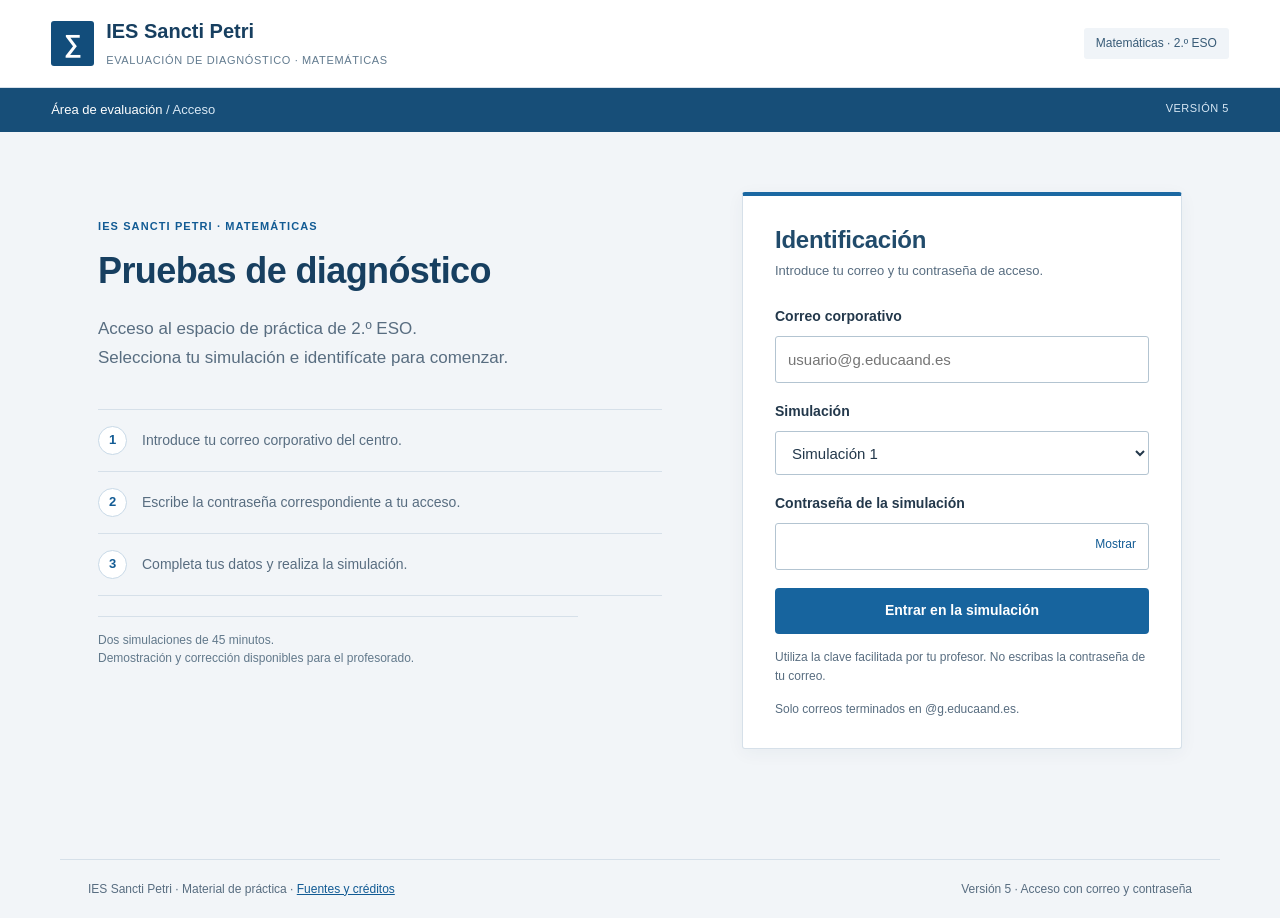
==== index.html @ bc9a2ebb "Add files via upload" ====
<!doctype html><html lang="es"><head><meta charset="utf-8"><meta name="viewport" content="width=device-width,initial-scale=1"><meta name="theme-color" content="#174e78"><meta name="referrer" content="strict-origin-when-cross-origin"><meta name="application-name" content="Diagnóstico Sancti Petri v5"><title>Acceso · Diagnóstico · v5</title><link rel="stylesheet" href="style.css?v=5.0"><script src="config.js?v=5.0" defer></script><script src="acceso.js?v=5.0" defer></script></head><body data-exam="inicio"><header class="topbar"><a class="brand" href="index.html"><span class="mark" aria-hidden="true">∑</span><span><strong>IES Sancti Petri</strong><small>Evaluación de diagnóstico · Matemáticas</small></span></a><span class="badge" id="school">2.º ESO</span></header><nav class="sectionbar" aria-label="Ubicación"><div>Área de evaluación <span> / Acceso</span></div><span class="release-label">VERSIÓN 5</span></nav><div id="session-bar" hidden></div><div id="app"><main class="login-layout"><section class="login-intro"><p class="eyebrow">IES Sancti Petri · Matemáticas</p><h1>Pruebas de diagnóstico</h1><p class="lede">Acceso al espacio de práctica de 2.º ESO.<br>Selecciona tu simulación e identifícate para comenzar.</p><ol class="login-steps"><li><b>1</b><span>Introduce tu correo corporativo del centro.</span></li><li><b>2</b><span>Escribe la contraseña correspondiente a tu acceso.</span></li><li><b>3</b><span>Completa tus datos y realiza la simulación.</span></li></ol><p class="auth-panel-note">Dos simulaciones de 45 minutos.<br>Demostración y corrección disponibles para el profesorado.</p></section><section class="start-card login-card"><h2>Identificación</h2><p class="intro">Introduce tu correo y tu contraseña de acceso.</p><form id="access-form" onsubmit="return false"><label for="access-email">Correo corporativo</label><input id="access-email" type="email" required maxlength="160" autocomplete="username" inputmode="email" placeholder="usuario@g.educaand.es" aria-describedby="email-help"><div id="student-fields"><label for="access-exam">Simulación</label><select id="access-exam"><option value="1">Simulación 1</option><option value="2">Simulación 2</option></select></div><p id="role-note" class="role-note" hidden>Acceso del profesorado</p><label for="access-password" id="password-label">Contraseña de la simulación</label><div class="password-wrap"><input id="access-password" type="password" required maxlength="128" autocomplete="current-password" aria-describedby="password-help"><button type="button" id="show-password" aria-label="Mostrar contraseña" aria-pressed="false">Mostrar</button></div><button class="btn full" id="access-submit" type="submit" disabled>Entrar</button><p class="login-help" id="password-help">Utiliza la clave facilitada por tu profesor. No escribas la contraseña de tu correo.</p><div id="login-error" class="login-error" role="status">Cargando el sistema de acceso… Si este mensaje permanece, comprueba que se ha subido acceso.js.</div><p class="login-help" id="email-help">Solo correos terminados en @g.educaand.es.</p></form></section></main></div><footer class="footer"><span>IES Sancti Petri · Material de práctica · <a href="fuentes.html">Fuentes y créditos</a></span><span>Versión 5 · Acceso con correo y contraseña</span></footer><noscript>Activa JavaScript para utilizar el acceso. Las preguntas no se cargan sin autorización.</noscript></body></html>
---- style.css ----
:root{--ink:#173656;--muted:#596b7c;--green:#165b95;--accent:#d9eaf7;--paper:#fff;--bg:#f2f5f8;--line:#d8e1e9;--gold:#b88424;--shadow:0 12px 45px #16365310}*{box-sizing:border-box}body{margin:0;background:var(--bg);color:var(--ink);font:16px/1.55 system-ui,-apple-system,BlinkMacSystemFont,"Segoe UI",sans-serif}button,input,select{font:inherit}button,a,input,select{-webkit-tap-highlight-color:transparent}button{cursor:pointer}button:disabled{cursor:default;opacity:.55}a{color:var(--green)}button:focus-visible,a:focus-visible,input:focus-visible,select:focus-visible{outline:3px solid #2d86c5;outline-offset:3px}.hidden,[hidden]{display:none!important}.topbar{height:80px;display:flex;align-items:center;justify-content:space-between;padding:0 4%;border-bottom:1px solid var(--line);background:#fff;gap:16px}.brand{display:flex;align-items:center;gap:12px;text-decoration:none;color:var(--ink)}.mark{height:40px;width:40px;display:grid;place-items:center;background:var(--ink);color:#fff;border-radius:12px;font-size:24px;font-weight:700}.brand strong{font-size:16px;display:block}.brand small{font-size:11px;letter-spacing:1.2px;color:var(--muted);text-transform:uppercase}.badge{font-size:12px;padding:6px 12px;border:1px solid var(--line);border-radius:30px;color:var(--muted)}.wrap{max-width:1160px;margin:0 auto;padding:50px 28px}.eyebrow{font-size:12px;font-weight:750;letter-spacing:2px;text-transform:uppercase;color:var(--green);margin:0 0 14px}h1{font-family:Georgia,serif;font-size:clamp(38px,5vw,62px);font-weight:500;line-height:1.07;letter-spacing:-1.8px;margin:0 0 22px}h2{font-size:26px;line-height:1.3;letter-spacing:-.6px;margin:0 0 20px}p{margin:0 0 16px}.lede{color:var(--muted);font-size:18px;max-width:540px}.hero{display:grid;grid-template-columns:1.1fr 1fr;align-items:start;gap:70px;margin-top:32px}.start-card{background:#fff;padding:32px;border:1px solid var(--line);border-radius:24px;box-shadow:var(--shadow)}.start-card label{display:block;font-size:14px;font-weight:650;margin:0 0 8px}.start-card input,.start-card select{width:100%;padding:13px 15px;border:1px solid #b6c5d2;border-radius:10px;color:var(--ink);background:#fff;margin-bottom:20px}.facts{display:flex;gap:10px;flex-wrap:wrap;margin:24px 0}.pill{padding:8px 14px;border-radius:8px;background:#e5edf5;font-size:13px;font-weight:650}.instructions{padding-left:20px;color:var(--muted);font-size:15px}.instructions li{margin:10px 0}.btn{display:inline-flex;align-items:center;justify-content:center;gap:8px;text-decoration:none;border:0;border-radius:10px;padding:13px 20px;font-size:14px;font-weight:700;background:var(--green);color:#fff;min-height:46px}.btn:hover{background:#104b7c}.btn.secondary{color:var(--ink);background:#eaf0f6}.btn.secondary:hover{background:#dae5ee}.btn.light{color:var(--ink);background:#fff;border:1px solid var(--line)}.btn.full{width:100%}.btn.danger{background:#923b35}.notice{background:#fff5d9;border:1px solid #e6d5a9;border-radius:12px;padding:13px 18px;font-size:14px;margin-bottom:24px}.notice.error{background:#fff0ee;border-color:#e2b2ac;color:#883c35}.muted{color:var(--muted)}.small{font-size:13px}.mini-graphic{display:flex;gap:8px;align-items:end;height:85px;margin-top:28px}.mini-graphic span{display:block;width:34px;border-radius:5px;background:#c7dabd}.mini-graphic span:nth-child(2){background:#729c7d}.mini-graphic span:nth-child(3){background:#365d48}.mini-graphic span:nth-child(4){background:#d9eaf7}.home-cards{display:grid;grid-template-columns:1fr 1fr;gap:24px;margin-top:42px}.home-card{background:#fff;border:1px solid var(--line);border-radius:22px;padding:30px;text-decoration:none;color:var(--ink)}.home-card:hover{border-color:var(--green);transform:translateY(-2px)}.home-card .number{font:54px Georgia;color:#6586a4;display:block;margin-bottom:15px}.home-card h2{margin-bottom:8px}.home-card p{font-size:15px;color:var(--muted)}.exam-toolbar{display:flex;justify-content:space-between;align-items:center;padding:18px 3%;gap:15px}.identity{font-size:13px;color:var(--muted)}.identity b{color:var(--ink)}.timer{font-variant-numeric:tabular-nums;font-weight:750;letter-spacing:.8px;border:1px solid var(--line);background:#fff;padding:9px 16px;border-radius:10px}.timer.urgent{background:#fff0d2;color:#815411}.exam-grid{display:grid;grid-template-columns:minmax(0,1.1fr) minmax(360px,1fr);gap:22px;padding:0 3% 22px;max-width:1680px;margin:auto}.stimulus{background:#fff;border:1px solid var(--line);border-radius:19px;overflow:hidden;min-width:0;align-self:start}.stimulus-head{display:flex;align-items:center;justify-content:space-between;gap:12px;padding:16px 20px;border-bottom:1px solid var(--line)}.stimulus-head h2{font-size:17px;letter-spacing:0;margin:0}.zoom{background:#eef4fa;border:0;padding:8px 12px;border-radius:8px;color:var(--ink);font-size:12px;white-space:nowrap}.image-scroll{max-height:calc(100vh - 290px);overflow:auto;background:#f9f6ed;min-height:280px}.image-scroll img{width:100%;height:auto;display:block}.stimulus-caption{font-size:12px;color:var(--muted);padding:12px 20px;margin:0}.question-panel{background:#fff;border:1px solid var(--line);border-radius:19px;padding:27px 30px;align-self:start;min-height:500px;box-shadow:var(--shadow)}.question-meta{display:flex;justify-content:space-between;gap:10px;margin-bottom:22px;font-size:12px;font-weight:650;color:var(--muted)}.question-meta span:first-child{color:var(--green);letter-spacing:1px;text-transform:uppercase}.question-title{font-size:21px;font-weight:650;line-height:1.5;letter-spacing:-.35px;margin:0 0 20px}.answer-help{font-size:12px;color:var(--muted);margin-bottom:16px}.options{display:grid;gap:10px}.option{display:flex;align-items:center;gap:13px;border:1px solid #d3dfe9;border-radius:12px;padding:13px 15px;cursor:pointer;font-size:15px}.option:hover{background:#f3f7fb}.option:has(input:checked){background:#e8f2fb;border:2px solid var(--green);padding:12px 14px}.option input{accent-color:var(--green);width:18px;height:18px;flex:none}.option .letter{font-size:12px;font-weight:750;color:var(--muted)}.field-row{display:block;margin-bottom:18px}.field-row span{display:block;font-size:14px;font-weight:650;margin-bottom:7px}.field-row input,.field-row select{width:100%;border:1px solid #bbcbd8;border-radius:10px;padding:12px;color:var(--ink);background:#fff;min-height:49px}.question-actions{display:flex;justify-content:space-between;gap:8px;margin-top:26px;border-top:1px solid var(--line);padding-top:20px;flex-wrap:wrap}.text-button{border:0;background:none;color:var(--muted);font-size:12px;text-decoration:underline;padding:9px 0}.save-label{font-size:11px;color:var(--muted);margin:14px 0 0}.question-map{padding:0 3% 25px;max-width:1680px;margin:auto}.map-heading{display:flex;justify-content:space-between;font-size:12px;color:var(--muted);margin-bottom:10px}.map-buttons{display:flex;gap:7px;flex-wrap:wrap}.map-buttons button{border:1px solid #c3d3df;background:white;color:var(--ink);border-radius:7px;width:36px;height:36px;position:relative;font-size:12px}.map-buttons button.answered{background:#d9eaf7}.map-buttons button.partial{background:linear-gradient(135deg,#d9eaf7 50%,white 50%)}.map-buttons button.current{outline:2px solid var(--green);outline-offset:2px;font-weight:800}.map-buttons button.flagged:after{content:'•';color:#91671b;position:absolute;top:-8px;right:0;font-size:24px}.map-buttons .submit-map{width:auto;padding:0 16px;background:var(--green);color:white;margin-left:auto}.footer{max-width:1160px;margin:40px auto 20px;padding:0 28px;color:var(--muted);font-size:12px}.dialog{border:1px solid var(--line);border-radius:20px;padding:30px;max-width:560px;width:calc(100% - 32px);color:var(--ink);box-shadow:0 25px 90px #0003}.dialog::backdrop{background:#122e4899}.dialog h2{margin-top:0}.dialog-actions{display:flex;gap:12px;margin-top:24px;justify-content:end;flex-wrap:wrap}.zoom-dialog{max-width:1000px;height:90vh;padding:15px}.zoom-dialog img{width:100%;height:auto}.zoom-close{position:sticky;top:0;display:block;margin-left:auto;z-index:2}.finish-card{max-width:660px;background:white;border:1px solid var(--line);border-radius:24px;padding:36px;margin:30px auto}.finish-symbol{font-size:36px;background:#e8f2fb;width:70px;height:70px;border-radius:50%;display:grid;place-items:center;margin-bottom:25px}.receipt{font:12px monospace;background:#edf2f7;padding:12px;border-radius:8px;overflow-wrap:anywhere;margin:20px 0}.button-row{display:flex;gap:10px;flex-wrap:wrap}.offline{position:fixed;bottom:12px;left:50%;transform:translateX(-50%);z-index:8;background:#734816;color:white;border-radius:30px;padding:10px 22px;font-size:13px;box-shadow:var(--shadow)}@media(min-width:1700px){.image-scroll{max-height:calc(100vh - 310px)}}@media(max-width:900px){.hero{gap:30px;grid-template-columns:1fr 1fr}.exam-grid{gap:12px;grid-template-columns:1fr 1fr}.question-panel{padding:22px}.question-title{font-size:19px}.topbar{height:70px}.identity{max-width:65%}}@media(max-width:680px){.hero{grid-template-columns:1fr;margin-top:0;gap:25px}.wrap{padding:28px 18px}.home-cards{grid-template-columns:1fr}.topbar{padding:12px 18px}.brand small{font-size:9px}.exam-grid{grid-template-columns:1fr;padding:0 12px 16px}.image-scroll{max-height:340px;min-height:150px}.question-panel{min-height:0}.exam-toolbar{padding:12px}.stimulus-caption{display:none}.question-map{padding:0 16px 22px}.map-buttons .submit-map{margin-left:0}.badge{display:none}.finish-card{padding:24px}.question-title{font-size:19px}.timer{padding:7px 10px}.footer{margin-top:22px}.start-card{padding:24px}}
/* Materiales originales: imagen de bloque y selección de una o dos opciones. */
.teacher-tabs{display:flex;justify-content:space-between;align-items:center;gap:16px;padding:15px 3%;border-bottom:1px solid var(--line);background:white}.teacher-tabs>div{display:flex;gap:10px}.correction-toolbar{display:flex;align-items:center;flex-wrap:wrap;gap:14px;padding:18px 3%;background:#e6eef6}.correction-toolbar label{font-weight:700}.correction-toolbar select{padding:11px;border:1px solid #b0c5d7;border-radius:8px;color:var(--ink);background:white}.correction-toolbar span{font-size:13px;color:var(--muted)}.math-help{white-space:pre-line;background:#edf3f9;border-left:4px solid #3b729d;padding:13px 16px;margin:0 0 18px;font-size:16px;line-height:1.7}.option{position:relative;cursor:pointer}.option input{position:static!important;opacity:1!important;appearance:auto!important;flex:0 0 auto;width:18px;height:18px;accent-color:#165b95;margin:3px 1px 0 0}.option-text{white-space:pre-line;line-height:1.55}.option-chart{display:block;width:100%;min-width:0}.chart-options{display:grid;grid-template-columns:1fr 1fr;gap:10px}.chart-options .option{display:grid;grid-template-columns:18px 25px 1fr;gap:8px;margin:0;padding:10px}.chart-options .option-chart{grid-column:1/-1}.chart-options .correct-mark{position:absolute;right:8px;top:8px}.option-table{border-collapse:collapse;width:100%;font-size:13px;line-height:1.3}.option-table th,.option-table td{padding:7px 6px;border:1px solid #c3d1c4;text-align:center}.option-table th{background:#eaf0f6;font-weight:600}.option:has(.option-table){padding:12px;gap:7px;align-items:center}.option:has(.option-table) .letter{min-width:21px;width:21px}.answer-tools{display:flex;justify-content:space-between;gap:15px}.solution-option{background:#e3f3df!important;border:2px solid #65945c!important}.correct-mark{margin-left:auto;font-weight:800;color:#286630}.solution-box{background:#e9f3e4;border:1px solid #adc7a2;border-radius:12px;padding:20px;margin-top:16px}.solution-box h3{margin:0 0 12px;font-size:19px}.solution-box details{margin-top:14px;background:#fff8e6;padding:13px;border-radius:8px;font-size:14px}.solution-box summary{font-weight:650;cursor:pointer}.solution-box details p{margin:12px 0 0}.image-dialog{max-width:96vw;width:1400px;height:94vh;border:0;border-radius:14px;padding:0;color:var(--ink)}.image-dialog::backdrop{background:#163853bb}.zoom-bar{display:flex;flex-wrap:wrap;gap:15px;align-items:center;justify-content:space-between;position:sticky;top:0;background:white;padding:12px 20px;border-bottom:1px solid #d2dfcf}.zoom-bar label{display:flex;gap:10px;align-items:center;font-size:13px}.zoom-body{height:calc(100% - 76px);overflow:auto;background:#eaf0f5;text-align:center;padding:16px}.zoom-body img{height:auto;max-width:none;vertical-align:top}.toast{position:fixed;left:50%;bottom:24px;transform:translateX(-50%);z-index:100;background:#173656;color:white;padding:16px 24px;border-radius:12px;box-shadow:0 10px 30px #0003;max-width:90vw}.image-scroll{max-height:calc(100vh - 255px)}body[data-exam=prueba] .image-scroll{max-height:calc(100vh - 320px)}.question-title{font-size:21px}.answer-help{font-weight:650}#selection-count{display:inline-block;margin-left:8px;font-size:12px;color:var(--muted);font-weight:400}.stimulus{position:sticky;top:16px}.option:has(input:disabled){cursor:default;opacity:1}.option input:disabled{opacity:.5!important}@media(min-width:1300px){body[data-exam=prueba] .question-title{font-size:23px}body[data-exam=prueba] .option{font-size:18px}.exam-grid{grid-template-columns:minmax(0,1fr) minmax(440px,1fr)}}@media(max-width:900px){.chart-options{grid-template-columns:1fr}.option-table{font-size:12px}.exam-grid{grid-template-columns:minmax(0,1fr) minmax(340px,1fr)}}@media(max-width:680px){.exam-grid{grid-template-columns:1fr}.stimulus{position:static}.image-scroll,body[data-exam=prueba] .image-scroll{max-height:420px}.teacher-tabs{padding:12px;gap:8px}.teacher-tabs .btn{padding:10px}.correction-toolbar{padding:15px}.chart-options{grid-template-columns:1fr 1fr}.math-help{font-size:14px}.zoom-bar strong{width:100%}.zoom-body{height:calc(100% - 115px)}}

.scoring-rule{width:100%;font-size:14px}.scoring-rule summary{cursor:pointer;font-weight:650}.scoring-rule p{padding:12px;background:#fff;border-radius:8px;margin:12px 0 0}
/* Identidad del centro: interfaz institucional, sin logotipos oficiales. */
:root{--ink:#23384b;--muted:#586d80;--green:#125b94;--accent:#e8f1fa;--bg:#f2f5f8;--line:#d6e0e9;--shadow:0 3px 14px #173f6010}
body{font-family:Arial,"Helvetica Neue",sans-serif;font-size:15px;line-height:1.55}h1{font-family:inherit;font-size:clamp(28px,4vw,40px);font-weight:650;letter-spacing:-.6px;line-height:1.2}h2{font-size:23px;letter-spacing:-.25px}.topbar{height:86px;border-top:5px solid var(--green);padding:0 4%;border-bottom:0}.brand strong{font-size:20px;font-weight:650}.brand small{letter-spacing:.7px;font-size:11px;color:#526b80;margin-top:3px}.mark{border-radius:2px;background:var(--green);color:white;width:43px;height:45px}.badge{border-radius:3px;background:#f0f4f8;color:#385b77;border:0}.sectionbar{background:#e8eff6;border-top:1px solid var(--line);border-bottom:1px solid var(--line);padding:10px 4%;font-size:13px;color:#244d70}.sectionbar span{color:#597185}.btn,.start-card,.finish-card,.home-card,.question-panel,.stimulus,.dialog,.notice,.option,.pill,.timer,.solution-box,.math-help,.receipt,.map-buttons button{border-radius:4px}.btn{min-height:44px;font-weight:600;padding:11px 20px}.btn:hover{background:#0d4877}.btn.light:hover,.btn.secondary:hover{background:#e8f1fa}.start-card,.finish-card,.home-card{box-shadow:var(--shadow)}.start-card input,.start-card select,.field-row input,.field-row select{border-radius:3px;padding:11px 12px;border-color:#b3c4d1}.start-card input:focus,.start-card select:focus{border-color:var(--green)}.eyebrow{letter-spacing:1.1px;font-size:11px}.pill{background:#e6eef6;padding:7px 12px}.option:has(input:checked){background:#eaf3fb}.question-panel{box-shadow:none;border-top:3px solid var(--green)}.stimulus-head{background:#f4f7fb}.question-meta{padding-bottom:13px;border-bottom:1px solid var(--line)}.teacher-tabs{border-bottom:1px solid var(--line)}.correction-toolbar{background:#edf2f8}.solution-box{background:#edf7ee}.footer{border-top:1px solid var(--line);padding-top:20px}.session-bar{display:flex;gap:15px;justify-content:space-between;align-items:center;padding:10px 4%;background:#fff;border-bottom:1px solid var(--line);font-size:13px}.session-bar>div{display:flex;align-items:center;gap:14px;flex-wrap:wrap}.session-bar .btn{font-size:12px;min-height:32px;padding:5px 12px}.session-email{overflow-wrap:anywhere}.login-layout{max-width:1080px;margin:0 auto;padding:56px 28px;display:grid;grid-template-columns:1fr 440px;gap:75px;align-items:start}.login-intro{padding-top:22px}.login-intro p{max-width:480px}.login-intro h1{font-size:39px}.login-steps{padding:0;list-style:none;margin-top:36px;border-top:1px solid var(--line)}.login-steps li{padding:16px 0;border-bottom:1px solid var(--line);display:flex;gap:15px;align-items:center;color:var(--muted);font-size:14px}.login-steps b{font-size:17px;color:var(--green);font-weight:500}.login-card{border-top:4px solid var(--green);padding:28px 32px}.login-card h2{margin-bottom:6px;font-size:24px}.login-card .intro{font-size:13px;color:var(--muted);margin-bottom:25px}.login-card input,.login-card select{margin-bottom:18px;min-height:44px}.password-wrap{display:flex;position:relative}.password-wrap input{padding-right:65px}.password-wrap button{position:absolute;right:8px;top:7px;border:0;background:#fff;color:var(--green);padding:5px;font-size:12px}.login-help{font-size:12px;color:var(--muted);margin:14px 0 0}.login-error{font-size:13px;color:#842622;background:#fff0ef;border-left:3px solid #b34239;padding:12px;margin:16px 0 0}.login-success{color:#164f7a;background:#edf7ee}.login-card #google-login{background:#fff;color:#233d54;border:1px solid #adc1d0}.login-card #google-login:hover{background:#eef4f9}.auth-loading{padding:50px;text-align:center;color:var(--muted)}.dashboard{max-width:1080px;margin:0 auto;padding:45px 28px}.dashboard-heading{display:flex;gap:20px;align-items:center;justify-content:space-between}.dashboard .home-cards{margin-top:26px}.dashboard .home-card{padding:26px;transform:none}.dashboard h2{margin:0 0 9px}.password-value{font:700 28px/1.5 ui-monospace,monospace;letter-spacing:3px;color:#134f7c;background:#edf3f9;border:1px solid var(--line);padding:15px 20px;margin:20px 0;display:block;user-select:all}.dashboard-note{font-size:13px;color:var(--muted)}.dashboard-demo{display:flex;gap:25px;align-items:center;justify-content:space-between;margin:28px 0;background:#fff;border:1px solid var(--line);padding:26px}.dashboard-demo p{margin:0;color:var(--muted);font-size:14px}.preview-banner{background:#fff4d6;border-bottom:1px solid #dfcc91;padding:10px 4%;font-size:13px;color:#694f0e}.preview-banner strong{margin-right:12px}.preview-banner button{border:1px solid #b99d4a;border-radius:3px;background:white;color:#634c0f;padding:4px 9px;font-size:12px;margin-left:10px}.login-error:empty{display:none}.session-role{background:#e7f0f8;color:#134f7c;padding:3px 8px;border-radius:3px;font-size:11px;font-weight:700}.teacher-passwords{border:1px solid var(--line);background:#f6f9fc;margin:15px 3%;padding:15px}.teacher-passwords summary{cursor:pointer;font-weight:600;color:var(--green)}.teacher-passwords .inline-keys{display:flex;gap:30px;padding-top:15px;flex-wrap:wrap}.teacher-passwords code{font-size:18px;letter-spacing:2px;color:#134f7c}.auth-panel-note{border-top:1px solid var(--line);padding-top:14px;margin-top:20px;font-size:12px;color:var(--muted)}@media(max-width:850px){.login-layout{grid-template-columns:1fr 1fr;gap:30px;padding:35px 22px}.login-intro h1{font-size:30px}.login-card{padding:24px}.brand strong{font-size:17px}}@media(max-width:650px){.login-layout{grid-template-columns:1fr;gap:24px;padding:24px 16px}.login-intro{padding-top:0}.login-intro h1{font-size:27px;margin-bottom:12px}.login-steps{display:none}.login-intro .lede{font-size:16px;margin-bottom:0}.login-card{padding:24px}.topbar{height:76px;padding:10px 16px}.brand strong{font-size:15px}.brand small{font-size:10px}.sectionbar{padding:8px 16px}.session-bar{flex-wrap:wrap;padding:10px 16px}.dashboard{padding:26px 16px}.dashboard-heading,.dashboard-demo{align-items:start;flex-direction:column}.dashboard h1{font-size:28px}}

/* Versión 5 · área educativa institucional en azul */
.topbar{border-top:0;height:88px;background:#fff;border-bottom:1px solid #d7e1eb}.mark{background:#124d7b;border-radius:3px;font-size:25px}.brand strong{color:#173f60;font-weight:700}.brand small{color:#627b8f;letter-spacing:.65px}.sectionbar{background:#174e78;color:white;padding:12px 4%;border:0;font-size:13px}.sectionbar span{color:#d8e8f5}.release-label{font-size:11px;letter-spacing:.5px;white-space:nowrap}.sectionbar{display:flex;justify-content:space-between;gap:16px}.login-layout{max-width:1140px;grid-template-columns:1fr 440px;gap:80px;padding-top:60px;padding-bottom:70px}.login-intro{padding-top:26px}.login-intro h1{font-size:36px;line-height:1.22;letter-spacing:-.6px;color:#173f60;max-width:480px}.login-intro .lede{font-size:17px;line-height:1.7}.login-card{border-top:4px solid #1b68a2;border-radius:3px;box-shadow:0 4px 18px #1a3e5e0c}.login-card h2{color:#214b6b}.role-note{padding:10px 13px;background:#eaf3fb;border:1px solid #cfdfed;color:#214f72;font-size:13px;margin-bottom:18px;border-radius:3px}.login-steps b{font-weight:700;font-size:13px;display:grid;place-items:center;border:1px solid #c8d9e7;border-radius:50%;width:29px;height:29px;background:white;flex:none}.login-card input:focus,.login-card select:focus{outline:2px solid #bed8ef;outline-offset:0;border-color:#337aae}.login-card .btn.full{background:#17649e;min-height:46px}.login-card .btn.full:hover{background:#104d7c}.login-card input:disabled,.login-card select:disabled{background:#f2f5f8;color:#4d6172}.dashboard h1{font-size:32px;color:#193e5f}.home-card{border-top:3px solid #286a9b}.home-card .password-value{border-left:3px solid #4b86b5;background:#f0f5fa}.teacher-tabs .btn:not(.light){background:#175e94}.footer{font-size:12px;display:flex;justify-content:space-between;gap:20px;flex-wrap:wrap}.login-error{background:#fff1ef;color:#8e3129}.login-help{line-height:1.6}.session-bar{background:#fbfcfe}.teacher-passwords{background:#edf4fb}.question-map{margin-top:5px}.question-map button.answered{background:#dcebf7;color:#194c72}.question-map button.partial{background:linear-gradient(135deg,#dcebf7 50%,white 50%)}.initial-access[disabled]{opacity:.6}.auth-panel-note{color:#62798b}.blue-note{background:#eef5fb;border-left:3px solid #3379ad;padding:15px;font-size:14px}.password-wrap button:focus-visible{outline:2px solid #17649e}.teacher-tabs .btn.light[aria-pressed=false]{border-color:#c8d8e5}@media(max-width:850px){.login-layout{gap:30px;grid-template-columns:1fr 1fr;padding-top:32px}.login-intro h1{font-size:30px}}@media(max-width:650px){.login-layout{grid-template-columns:1fr;gap:22px;padding:26px 16px}.login-intro{padding-top:0}.login-intro h1{font-size:27px}.topbar{height:76px}.release-label{font-size:10px}.footer{gap:8px}}
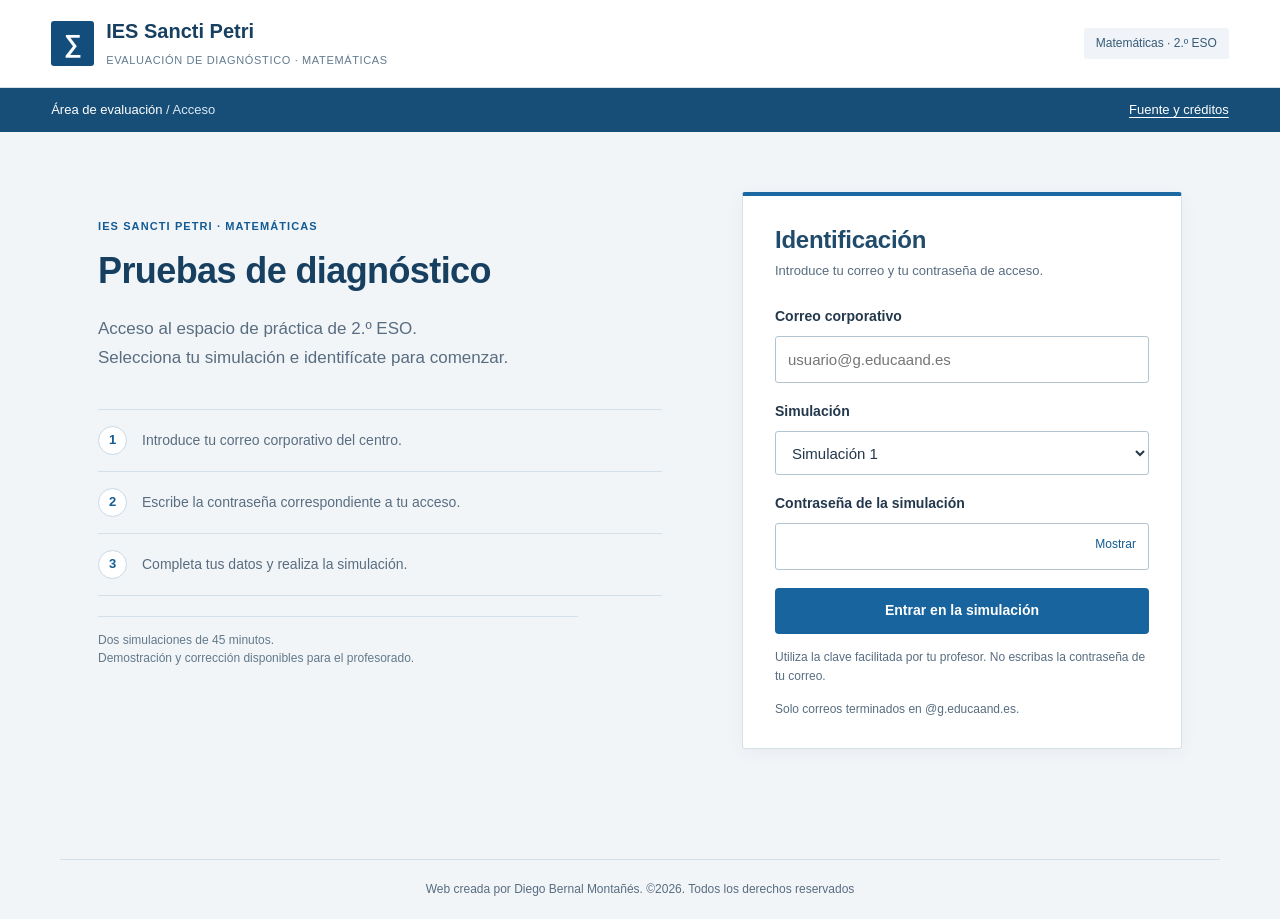
==== commit 33a5dd15: "Cambios" ====
--- a/index.html
+++ b/index.html
@@ -1 +1 @@
-<!doctype html><html lang="es"><head><meta charset="utf-8"><meta name="viewport" content="width=device-width,initial-scale=1"><meta name="theme-color" content="#174e78"><meta name="referrer" content="strict-origin-when-cross-origin"><meta name="application-name" content="Diagnóstico Sancti Petri v5"><title>Acceso · Diagnóstico · v5</title><link rel="stylesheet" href="style.css?v=5.0"><script src="config.js?v=5.0" defer></script><script src="acceso.js?v=5.0" defer></script></head><body data-exam="inicio"><header class="topbar"><a class="brand" href="index.html"><span class="mark" aria-hidden="true">∑</span><span><strong>IES Sancti Petri</strong><small>Evaluación de diagnóstico · Matemáticas</small></span></a><span class="badge" id="school">2.º ESO</span></header><nav class="sectionbar" aria-label="Ubicación"><div>Área de evaluación <span> / Acceso</span></div><span class="release-label">VERSIÓN 5</span></nav><div id="session-bar" hidden></div><div id="app"><main class="login-layout"><section class="login-intro"><p class="eyebrow">IES Sancti Petri · Matemáticas</p><h1>Pruebas de diagnóstico</h1><p class="lede">Acceso al espacio de práctica de 2.º ESO.<br>Selecciona tu simulación e identifícate para comenzar.</p><ol class="login-steps"><li><b>1</b><span>Introduce tu correo corporativo del centro.</span></li><li><b>2</b><span>Escribe la contraseña correspondiente a tu acceso.</span></li><li><b>3</b><span>Completa tus datos y realiza la simulación.</span></li></ol><p class="auth-panel-note">Dos simulaciones de 45 minutos.<br>Demostración y corrección disponibles para el profesorado.</p></section><section class="start-card login-card"><h2>Identificación</h2><p class="intro">Introduce tu correo y tu contraseña de acceso.</p><form id="access-form" onsubmit="return false"><label for="access-email">Correo corporativo</label><input id="access-email" type="email" required maxlength="160" autocomplete="username" inputmode="email" placeholder="usuario@g.educaand.es" aria-describedby="email-help"><div id="student-fields"><label for="access-exam">Simulación</label><select id="access-exam"><option value="1">Simulación 1</option><option value="2">Simulación 2</option></select></div><p id="role-note" class="role-note" hidden>Acceso del profesorado</p><label for="access-password" id="password-label">Contraseña de la simulación</label><div class="password-wrap"><input id="access-password" type="password" required maxlength="128" autocomplete="current-password" aria-describedby="password-help"><button type="button" id="show-password" aria-label="Mostrar contraseña" aria-pressed="false">Mostrar</button></div><button class="btn full" id="access-submit" type="submit" disabled>Entrar</button><p class="login-help" id="password-help">Utiliza la clave facilitada por tu profesor. No escribas la contraseña de tu correo.</p><div id="login-error" class="login-error" role="status">Cargando el sistema de acceso… Si este mensaje permanece, comprueba que se ha subido acceso.js.</div><p class="login-help" id="email-help">Solo correos terminados en @g.educaand.es.</p></form></section></main></div><footer class="footer"><span>IES Sancti Petri · Material de práctica · <a href="fuentes.html">Fuentes y créditos</a></span><span>Versión 5 · Acceso con correo y contraseña</span></footer><noscript>Activa JavaScript para utilizar el acceso. Las preguntas no se cargan sin autorización.</noscript></body></html>+<!doctype html><html lang="es"><head><meta charset="utf-8"><meta name="viewport" content="width=device-width,initial-scale=1"><meta name="theme-color" content="#174e78"><meta name="referrer" content="strict-origin-when-cross-origin"><meta name="application-name" content="Diagnóstico Sancti Petri"><title>Acceso · Diagnóstico</title><link rel="stylesheet" href="style.css?r=20261020-creditos"><script src="config.js?v=5.0" defer></script><script src="acceso.js?r=20261020-creditos" defer></script></head><body data-exam="inicio"><header class="topbar"><a class="brand" href="index.html"><span class="mark" aria-hidden="true">∑</span><span><strong>IES Sancti Petri</strong><small>Evaluación de diagnóstico · Matemáticas</small></span></a><span class="badge" id="school">2.º ESO</span></header><nav class="sectionbar" aria-label="Ubicación"><div>Área de evaluación <span> / Acceso</span></div><a class="credits-link" href="fuentes.html">Fuente y créditos</a></nav><div id="session-bar" hidden></div><div id="app"><main class="login-layout"><section class="login-intro"><p class="eyebrow">IES Sancti Petri · Matemáticas</p><h1>Pruebas de diagnóstico</h1><p class="lede">Acceso al espacio de práctica de 2.º ESO.<br>Selecciona tu simulación e identifícate para comenzar.</p><ol class="login-steps"><li><b>1</b><span>Introduce tu correo corporativo del centro.</span></li><li><b>2</b><span>Escribe la contraseña correspondiente a tu acceso.</span></li><li><b>3</b><span>Completa tus datos y realiza la simulación.</span></li></ol><p class="auth-panel-note">Dos simulaciones de 45 minutos.<br>Demostración y corrección disponibles para el profesorado.</p></section><section class="start-card login-card"><h2>Identificación</h2><p class="intro">Introduce tu correo y tu contraseña de acceso.</p><form id="access-form" onsubmit="return false"><label for="access-email">Correo corporativo</label><input id="access-email" type="email" required maxlength="160" autocomplete="username" inputmode="email" placeholder="usuario@g.educaand.es" aria-describedby="email-help"><div id="student-fields"><label for="access-exam">Simulación</label><select id="access-exam"><option value="1">Simulación 1</option><option value="2">Simulación 2</option></select></div><p id="role-note" class="role-note" hidden>Acceso del profesorado</p><label for="access-password" id="password-label">Contraseña de la simulación</label><div class="password-wrap"><input id="access-password" type="password" required maxlength="128" autocomplete="current-password" aria-describedby="password-help"><button type="button" id="show-password" aria-label="Mostrar contraseña" aria-pressed="false">Mostrar</button></div><button class="btn full" id="access-submit" type="submit" disabled>Entrar</button><p class="login-help" id="password-help">Utiliza la clave facilitada por tu profesor. No escribas la contraseña de tu correo.</p><div id="login-error" class="login-error" role="status">Cargando el sistema de acceso… Si este mensaje permanece, comprueba que se ha subido acceso.js.</div><p class="login-help" id="email-help">Solo correos terminados en @g.educaand.es.</p></form></section></main></div><footer class="footer">Web creada por Diego Bernal Montañés. ©2026. Todos los derechos reservados</footer><noscript>Activa JavaScript para utilizar el acceso. Las preguntas no se cargan sin autorización.</noscript></body></html>
--- a/style.css
+++ b/style.css
@@ -7,5 +7,7 @@
 :root{--ink:#23384b;--muted:#586d80;--green:#125b94;--accent:#e8f1fa;--bg:#f2f5f8;--line:#d6e0e9;--shadow:0 3px 14px #173f6010}
 body{font-family:Arial,"Helvetica Neue",sans-serif;font-size:15px;line-height:1.55}h1{font-family:inherit;font-size:clamp(28px,4vw,40px);font-weight:650;letter-spacing:-.6px;line-height:1.2}h2{font-size:23px;letter-spacing:-.25px}.topbar{height:86px;border-top:5px solid var(--green);padding:0 4%;border-bottom:0}.brand strong{font-size:20px;font-weight:650}.brand small{letter-spacing:.7px;font-size:11px;color:#526b80;margin-top:3px}.mark{border-radius:2px;background:var(--green);color:white;width:43px;height:45px}.badge{border-radius:3px;background:#f0f4f8;color:#385b77;border:0}.sectionbar{background:#e8eff6;border-top:1px solid var(--line);border-bottom:1px solid var(--line);padding:10px 4%;font-size:13px;color:#244d70}.sectionbar span{color:#597185}.btn,.start-card,.finish-card,.home-card,.question-panel,.stimulus,.dialog,.notice,.option,.pill,.timer,.solution-box,.math-help,.receipt,.map-buttons button{border-radius:4px}.btn{min-height:44px;font-weight:600;padding:11px 20px}.btn:hover{background:#0d4877}.btn.light:hover,.btn.secondary:hover{background:#e8f1fa}.start-card,.finish-card,.home-card{box-shadow:var(--shadow)}.start-card input,.start-card select,.field-row input,.field-row select{border-radius:3px;padding:11px 12px;border-color:#b3c4d1}.start-card input:focus,.start-card select:focus{border-color:var(--green)}.eyebrow{letter-spacing:1.1px;font-size:11px}.pill{background:#e6eef6;padding:7px 12px}.option:has(input:checked){background:#eaf3fb}.question-panel{box-shadow:none;border-top:3px solid var(--green)}.stimulus-head{background:#f4f7fb}.question-meta{padding-bottom:13px;border-bottom:1px solid var(--line)}.teacher-tabs{border-bottom:1px solid var(--line)}.correction-toolbar{background:#edf2f8}.solution-box{background:#edf7ee}.footer{border-top:1px solid var(--line);padding-top:20px}.session-bar{display:flex;gap:15px;justify-content:space-between;align-items:center;padding:10px 4%;background:#fff;border-bottom:1px solid var(--line);font-size:13px}.session-bar>div{display:flex;align-items:center;gap:14px;flex-wrap:wrap}.session-bar .btn{font-size:12px;min-height:32px;padding:5px 12px}.session-email{overflow-wrap:anywhere}.login-layout{max-width:1080px;margin:0 auto;padding:56px 28px;display:grid;grid-template-columns:1fr 440px;gap:75px;align-items:start}.login-intro{padding-top:22px}.login-intro p{max-width:480px}.login-intro h1{font-size:39px}.login-steps{padding:0;list-style:none;margin-top:36px;border-top:1px solid var(--line)}.login-steps li{padding:16px 0;border-bottom:1px solid var(--line);display:flex;gap:15px;align-items:center;color:var(--muted);font-size:14px}.login-steps b{font-size:17px;color:var(--green);font-weight:500}.login-card{border-top:4px solid var(--green);padding:28px 32px}.login-card h2{margin-bottom:6px;font-size:24px}.login-card .intro{font-size:13px;color:var(--muted);margin-bottom:25px}.login-card input,.login-card select{margin-bottom:18px;min-height:44px}.password-wrap{display:flex;position:relative}.password-wrap input{padding-right:65px}.password-wrap button{position:absolute;right:8px;top:7px;border:0;background:#fff;color:var(--green);padding:5px;font-size:12px}.login-help{font-size:12px;color:var(--muted);margin:14px 0 0}.login-error{font-size:13px;color:#842622;background:#fff0ef;border-left:3px solid #b34239;padding:12px;margin:16px 0 0}.login-success{color:#164f7a;background:#edf7ee}.login-card #google-login{background:#fff;color:#233d54;border:1px solid #adc1d0}.login-card #google-login:hover{background:#eef4f9}.auth-loading{padding:50px;text-align:center;color:var(--muted)}.dashboard{max-width:1080px;margin:0 auto;padding:45px 28px}.dashboard-heading{display:flex;gap:20px;align-items:center;justify-content:space-between}.dashboard .home-cards{margin-top:26px}.dashboard .home-card{padding:26px;transform:none}.dashboard h2{margin:0 0 9px}.password-value{font:700 28px/1.5 ui-monospace,monospace;letter-spacing:3px;color:#134f7c;background:#edf3f9;border:1px solid var(--line);padding:15px 20px;margin:20px 0;display:block;user-select:all}.dashboard-note{font-size:13px;color:var(--muted)}.dashboard-demo{display:flex;gap:25px;align-items:center;justify-content:space-between;margin:28px 0;background:#fff;border:1px solid var(--line);padding:26px}.dashboard-demo p{margin:0;color:var(--muted);font-size:14px}.preview-banner{background:#fff4d6;border-bottom:1px solid #dfcc91;padding:10px 4%;font-size:13px;color:#694f0e}.preview-banner strong{margin-right:12px}.preview-banner button{border:1px solid #b99d4a;border-radius:3px;background:white;color:#634c0f;padding:4px 9px;font-size:12px;margin-left:10px}.login-error:empty{display:none}.session-role{background:#e7f0f8;color:#134f7c;padding:3px 8px;border-radius:3px;font-size:11px;font-weight:700}.teacher-passwords{border:1px solid var(--line);background:#f6f9fc;margin:15px 3%;padding:15px}.teacher-passwords summary{cursor:pointer;font-weight:600;color:var(--green)}.teacher-passwords .inline-keys{display:flex;gap:30px;padding-top:15px;flex-wrap:wrap}.teacher-passwords code{font-size:18px;letter-spacing:2px;color:#134f7c}.auth-panel-note{border-top:1px solid var(--line);padding-top:14px;margin-top:20px;font-size:12px;color:var(--muted)}@media(max-width:850px){.login-layout{grid-template-columns:1fr 1fr;gap:30px;padding:35px 22px}.login-intro h1{font-size:30px}.login-card{padding:24px}.brand strong{font-size:17px}}@media(max-width:650px){.login-layout{grid-template-columns:1fr;gap:24px;padding:24px 16px}.login-intro{padding-top:0}.login-intro h1{font-size:27px;margin-bottom:12px}.login-steps{display:none}.login-intro .lede{font-size:16px;margin-bottom:0}.login-card{padding:24px}.topbar{height:76px;padding:10px 16px}.brand strong{font-size:15px}.brand small{font-size:10px}.sectionbar{padding:8px 16px}.session-bar{flex-wrap:wrap;padding:10px 16px}.dashboard{padding:26px 16px}.dashboard-heading,.dashboard-demo{align-items:start;flex-direction:column}.dashboard h1{font-size:28px}}
 
-/* Versión 5 · área educativa institucional en azul */
+/* Área educativa institucional en azul */
 .topbar{border-top:0;height:88px;background:#fff;border-bottom:1px solid #d7e1eb}.mark{background:#124d7b;border-radius:3px;font-size:25px}.brand strong{color:#173f60;font-weight:700}.brand small{color:#627b8f;letter-spacing:.65px}.sectionbar{background:#174e78;color:white;padding:12px 4%;border:0;font-size:13px}.sectionbar span{color:#d8e8f5}.release-label{font-size:11px;letter-spacing:.5px;white-space:nowrap}.sectionbar{display:flex;justify-content:space-between;gap:16px}.login-layout{max-width:1140px;grid-template-columns:1fr 440px;gap:80px;padding-top:60px;padding-bottom:70px}.login-intro{padding-top:26px}.login-intro h1{font-size:36px;line-height:1.22;letter-spacing:-.6px;color:#173f60;max-width:480px}.login-intro .lede{font-size:17px;line-height:1.7}.login-card{border-top:4px solid #1b68a2;border-radius:3px;box-shadow:0 4px 18px #1a3e5e0c}.login-card h2{color:#214b6b}.role-note{padding:10px 13px;background:#eaf3fb;border:1px solid #cfdfed;color:#214f72;font-size:13px;margin-bottom:18px;border-radius:3px}.login-steps b{font-weight:700;font-size:13px;display:grid;place-items:center;border:1px solid #c8d9e7;border-radius:50%;width:29px;height:29px;background:white;flex:none}.login-card input:focus,.login-card select:focus{outline:2px solid #bed8ef;outline-offset:0;border-color:#337aae}.login-card .btn.full{background:#17649e;min-height:46px}.login-card .btn.full:hover{background:#104d7c}.login-card input:disabled,.login-card select:disabled{background:#f2f5f8;color:#4d6172}.dashboard h1{font-size:32px;color:#193e5f}.home-card{border-top:3px solid #286a9b}.home-card .password-value{border-left:3px solid #4b86b5;background:#f0f5fa}.teacher-tabs .btn:not(.light){background:#175e94}.footer{font-size:12px;display:flex;justify-content:space-between;gap:20px;flex-wrap:wrap}.login-error{background:#fff1ef;color:#8e3129}.login-help{line-height:1.6}.session-bar{background:#fbfcfe}.teacher-passwords{background:#edf4fb}.question-map{margin-top:5px}.question-map button.answered{background:#dcebf7;color:#194c72}.question-map button.partial{background:linear-gradient(135deg,#dcebf7 50%,white 50%)}.initial-access[disabled]{opacity:.6}.auth-panel-note{color:#62798b}.blue-note{background:#eef5fb;border-left:3px solid #3379ad;padding:15px;font-size:14px}.password-wrap button:focus-visible{outline:2px solid #17649e}.teacher-tabs .btn.light[aria-pressed=false]{border-color:#c8d8e5}@media(max-width:850px){.login-layout{gap:30px;grid-template-columns:1fr 1fr;padding-top:32px}.login-intro h1{font-size:30px}}@media(max-width:650px){.login-layout{grid-template-columns:1fr;gap:22px;padding:26px 16px}.login-intro{padding-top:0}.login-intro h1{font-size:27px}.topbar{height:76px}.release-label{font-size:10px}.footer{gap:8px}}
+
+.password-control{margin:18px 0 22px}.password-control .password-value{margin:0 0 12px}.password-control .btn{min-width:180px}.inline-keys>section{min-width:220px;flex:1}.inline-keys h3{font-size:16px;margin:0 0 10px}.teacher-passwords .password-value{font-size:24px;display:block}.teacher-passwords .password-control{margin:0 0 10px}.credits-link{color:#fff;text-decoration:underline;text-underline-offset:3px;white-space:nowrap}.credits-link:hover{color:#d9edff}.credits-link:focus-visible{outline:2px solid white;outline-offset:4px}.credits-page{max-width:960px}.credits-page .start-card{margin-bottom:24px}.credits-page ul{padding-left:22px}.credits-page li{margin:8px 0}.credits-page a{overflow-wrap:anywhere}.footer{display:block;text-align:center;line-height:1.65}.release-label{display:none}@media(max-width:650px){.sectionbar{flex-wrap:wrap;gap:8px}.credits-link{font-size:12px}.password-control .btn{min-width:0;width:100%}.inline-keys>section{min-width:0;width:100%}}
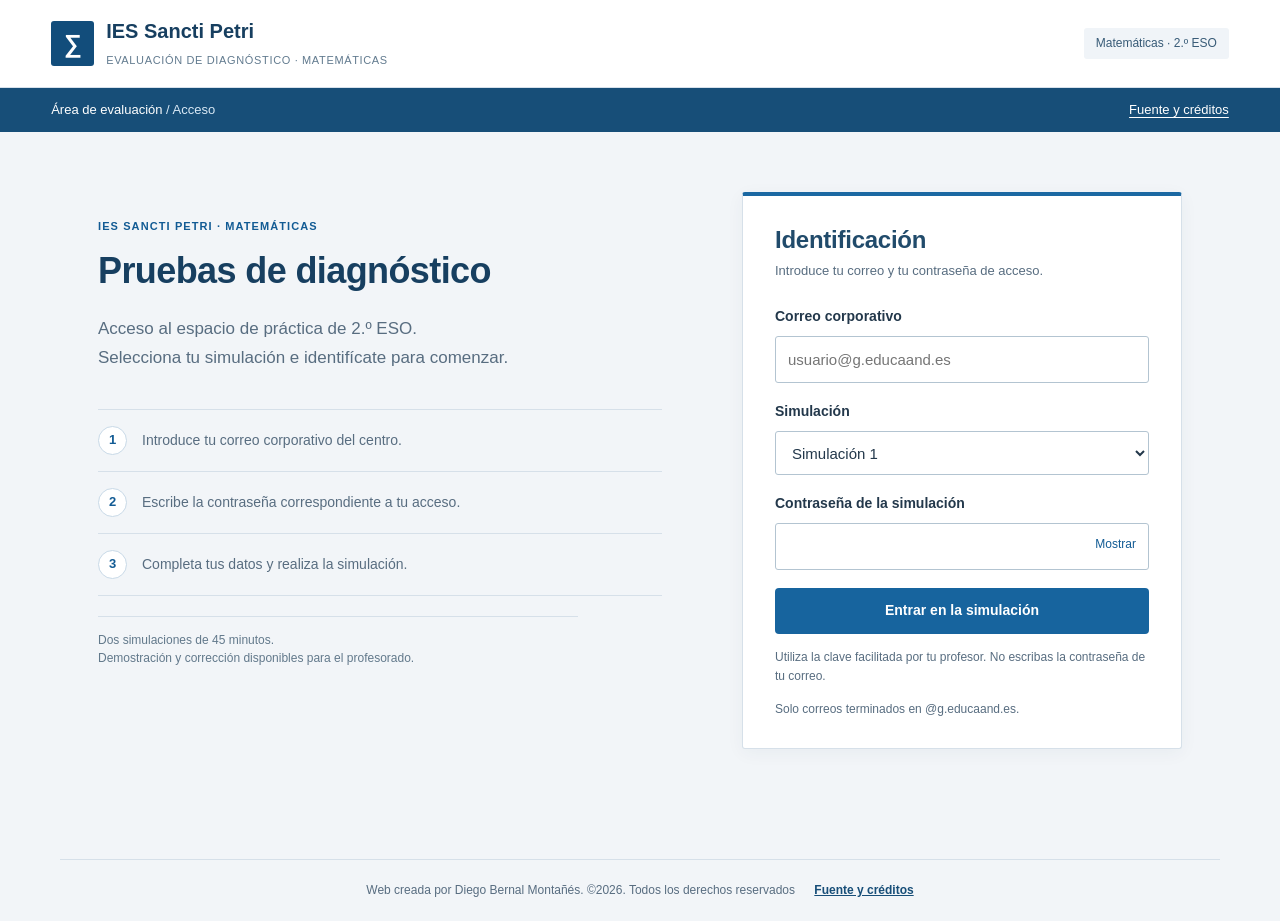
==== commit d9115d81: "Cambio de ejercicios" ====
--- a/index.html
+++ b/index.html
@@ -1 +1 @@
-<!doctype html><html lang="es"><head><meta charset="utf-8"><meta name="viewport" content="width=device-width,initial-scale=1"><meta name="theme-color" content="#174e78"><meta name="referrer" content="strict-origin-when-cross-origin"><meta name="application-name" content="Diagnóstico Sancti Petri"><title>Acceso · Diagnóstico</title><link rel="stylesheet" href="style.css?r=20261020-creditos"><script src="config.js?v=5.0" defer></script><script src="acceso.js?r=20261020-creditos" defer></script></head><body data-exam="inicio"><header class="topbar"><a class="brand" href="index.html"><span class="mark" aria-hidden="true">∑</span><span><strong>IES Sancti Petri</strong><small>Evaluación de diagnóstico · Matemáticas</small></span></a><span class="badge" id="school">2.º ESO</span></header><nav class="sectionbar" aria-label="Ubicación"><div>Área de evaluación <span> / Acceso</span></div><a class="credits-link" href="fuentes.html">Fuente y créditos</a></nav><div id="session-bar" hidden></div><div id="app"><main class="login-layout"><section class="login-intro"><p class="eyebrow">IES Sancti Petri · Matemáticas</p><h1>Pruebas de diagnóstico</h1><p class="lede">Acceso al espacio de práctica de 2.º ESO.<br>Selecciona tu simulación e identifícate para comenzar.</p><ol class="login-steps"><li><b>1</b><span>Introduce tu correo corporativo del centro.</span></li><li><b>2</b><span>Escribe la contraseña correspondiente a tu acceso.</span></li><li><b>3</b><span>Completa tus datos y realiza la simulación.</span></li></ol><p class="auth-panel-note">Dos simulaciones de 45 minutos.<br>Demostración y corrección disponibles para el profesorado.</p></section><section class="start-card login-card"><h2>Identificación</h2><p class="intro">Introduce tu correo y tu contraseña de acceso.</p><form id="access-form" onsubmit="return false"><label for="access-email">Correo corporativo</label><input id="access-email" type="email" required maxlength="160" autocomplete="username" inputmode="email" placeholder="usuario@g.educaand.es" aria-describedby="email-help"><div id="student-fields"><label for="access-exam">Simulación</label><select id="access-exam"><option value="1">Simulación 1</option><option value="2">Simulación 2</option></select></div><p id="role-note" class="role-note" hidden>Acceso del profesorado</p><label for="access-password" id="password-label">Contraseña de la simulación</label><div class="password-wrap"><input id="access-password" type="password" required maxlength="128" autocomplete="current-password" aria-describedby="password-help"><button type="button" id="show-password" aria-label="Mostrar contraseña" aria-pressed="false">Mostrar</button></div><button class="btn full" id="access-submit" type="submit" disabled>Entrar</button><p class="login-help" id="password-help">Utiliza la clave facilitada por tu profesor. No escribas la contraseña de tu correo.</p><div id="login-error" class="login-error" role="status">Cargando el sistema de acceso… Si este mensaje permanece, comprueba que se ha subido acceso.js.</div><p class="login-help" id="email-help">Solo correos terminados en @g.educaand.es.</p></form></section></main></div><footer class="footer">Web creada por Diego Bernal Montañés. ©2026. Todos los derechos reservados</footer><noscript>Activa JavaScript para utilizar el acceso. Las preguntas no se cargan sin autorización.</noscript></body></html>+<!doctype html><html lang="es"><head><meta charset="utf-8"><meta name="viewport" content="width=device-width,initial-scale=1"><meta name="theme-color" content="#174e78"><meta name="referrer" content="strict-origin-when-cross-origin"><meta name="application-name" content="Diagnóstico Sancti Petri"><title>Acceso · Diagnóstico</title><link rel="stylesheet" href="style.css?r=20261020-modelos"><script src="config.js?v=5.0" defer></script><script src="acceso.js?r=20261020-modelos" defer></script></head><body data-exam="inicio"><header class="topbar"><a class="brand" href="index.html"><span class="mark" aria-hidden="true">∑</span><span><strong>IES Sancti Petri</strong><small>Evaluación de diagnóstico · Matemáticas</small></span></a><span class="badge" id="school">2.º ESO</span></header><nav class="sectionbar" aria-label="Ubicación"><div>Área de evaluación <span> / Acceso</span></div><a class="credits-link" href="fuentes.html">Fuente y créditos</a></nav><div id="session-bar" hidden></div><div id="app"><main class="login-layout"><section class="login-intro"><p class="eyebrow">IES Sancti Petri · Matemáticas</p><h1>Pruebas de diagnóstico</h1><p class="lede">Acceso al espacio de práctica de 2.º ESO.<br>Selecciona tu simulación e identifícate para comenzar.</p><ol class="login-steps"><li><b>1</b><span>Introduce tu correo corporativo del centro.</span></li><li><b>2</b><span>Escribe la contraseña correspondiente a tu acceso.</span></li><li><b>3</b><span>Completa tus datos y realiza la simulación.</span></li></ol><p class="auth-panel-note">Dos simulaciones de 45 minutos.<br>Demostración y corrección disponibles para el profesorado.</p></section><section class="start-card login-card"><h2>Identificación</h2><p class="intro">Introduce tu correo y tu contraseña de acceso.</p><form id="access-form" onsubmit="return false"><label for="access-email">Correo corporativo</label><input id="access-email" type="email" required maxlength="160" autocomplete="username" inputmode="email" placeholder="usuario@g.educaand.es" aria-describedby="email-help"><div id="student-fields"><label for="access-exam">Simulación</label><select id="access-exam"><option value="1">Simulación 1</option><option value="2">Simulación 2</option></select></div><p id="role-note" class="role-note" hidden>Acceso del profesorado</p><label for="access-password" id="password-label">Contraseña de la simulación</label><div class="password-wrap"><input id="access-password" type="password" required maxlength="128" autocomplete="current-password" aria-describedby="password-help"><button type="button" id="show-password" aria-label="Mostrar contraseña" aria-pressed="false">Mostrar</button></div><button class="btn full" id="access-submit" type="submit" disabled>Entrar</button><p class="login-help" id="password-help">Utiliza la clave facilitada por tu profesor. No escribas la contraseña de tu correo.</p><div id="login-error" class="login-error" role="status">Cargando el sistema de acceso… Si este mensaje permanece, comprueba que se ha subido acceso.js.</div><p class="login-help" id="email-help">Solo correos terminados en @g.educaand.es.</p></form></section></main></div><footer class="footer">Web creada por Diego Bernal Montañés. ©2026. Todos los derechos reservados <a class="footer-credits" href="fuentes.html">Fuente y créditos</a></footer><noscript>Activa JavaScript para utilizar el acceso. Las preguntas no se cargan sin autorización.</noscript></body></html>
--- a/style.css
+++ b/style.css
@@ -11,3 +11,5 @@
 .topbar{border-top:0;height:88px;background:#fff;border-bottom:1px solid #d7e1eb}.mark{background:#124d7b;border-radius:3px;font-size:25px}.brand strong{color:#173f60;font-weight:700}.brand small{color:#627b8f;letter-spacing:.65px}.sectionbar{background:#174e78;color:white;padding:12px 4%;border:0;font-size:13px}.sectionbar span{color:#d8e8f5}.release-label{font-size:11px;letter-spacing:.5px;white-space:nowrap}.sectionbar{display:flex;justify-content:space-between;gap:16px}.login-layout{max-width:1140px;grid-template-columns:1fr 440px;gap:80px;padding-top:60px;padding-bottom:70px}.login-intro{padding-top:26px}.login-intro h1{font-size:36px;line-height:1.22;letter-spacing:-.6px;color:#173f60;max-width:480px}.login-intro .lede{font-size:17px;line-height:1.7}.login-card{border-top:4px solid #1b68a2;border-radius:3px;box-shadow:0 4px 18px #1a3e5e0c}.login-card h2{color:#214b6b}.role-note{padding:10px 13px;background:#eaf3fb;border:1px solid #cfdfed;color:#214f72;font-size:13px;margin-bottom:18px;border-radius:3px}.login-steps b{font-weight:700;font-size:13px;display:grid;place-items:center;border:1px solid #c8d9e7;border-radius:50%;width:29px;height:29px;background:white;flex:none}.login-card input:focus,.login-card select:focus{outline:2px solid #bed8ef;outline-offset:0;border-color:#337aae}.login-card .btn.full{background:#17649e;min-height:46px}.login-card .btn.full:hover{background:#104d7c}.login-card input:disabled,.login-card select:disabled{background:#f2f5f8;color:#4d6172}.dashboard h1{font-size:32px;color:#193e5f}.home-card{border-top:3px solid #286a9b}.home-card .password-value{border-left:3px solid #4b86b5;background:#f0f5fa}.teacher-tabs .btn:not(.light){background:#175e94}.footer{font-size:12px;display:flex;justify-content:space-between;gap:20px;flex-wrap:wrap}.login-error{background:#fff1ef;color:#8e3129}.login-help{line-height:1.6}.session-bar{background:#fbfcfe}.teacher-passwords{background:#edf4fb}.question-map{margin-top:5px}.question-map button.answered{background:#dcebf7;color:#194c72}.question-map button.partial{background:linear-gradient(135deg,#dcebf7 50%,white 50%)}.initial-access[disabled]{opacity:.6}.auth-panel-note{color:#62798b}.blue-note{background:#eef5fb;border-left:3px solid #3379ad;padding:15px;font-size:14px}.password-wrap button:focus-visible{outline:2px solid #17649e}.teacher-tabs .btn.light[aria-pressed=false]{border-color:#c8d8e5}@media(max-width:850px){.login-layout{gap:30px;grid-template-columns:1fr 1fr;padding-top:32px}.login-intro h1{font-size:30px}}@media(max-width:650px){.login-layout{grid-template-columns:1fr;gap:22px;padding:26px 16px}.login-intro{padding-top:0}.login-intro h1{font-size:27px}.topbar{height:76px}.release-label{font-size:10px}.footer{gap:8px}}
 
 .password-control{margin:18px 0 22px}.password-control .password-value{margin:0 0 12px}.password-control .btn{min-width:180px}.inline-keys>section{min-width:220px;flex:1}.inline-keys h3{font-size:16px;margin:0 0 10px}.teacher-passwords .password-value{font-size:24px;display:block}.teacher-passwords .password-control{margin:0 0 10px}.credits-link{color:#fff;text-decoration:underline;text-underline-offset:3px;white-space:nowrap}.credits-link:hover{color:#d9edff}.credits-link:focus-visible{outline:2px solid white;outline-offset:4px}.credits-page{max-width:960px}.credits-page .start-card{margin-bottom:24px}.credits-page ul{padding-left:22px}.credits-page li{margin:8px 0}.credits-page a{overflow-wrap:anywhere}.footer{display:block;text-align:center;line-height:1.65}.release-label{display:none}@media(max-width:650px){.sectionbar{flex-wrap:wrap;gap:8px}.credits-link{font-size:12px}.password-control .btn{min-width:0;width:100%}.inline-keys>section{min-width:0;width:100%}}
+
+.footer-credits{display:inline-block;margin-left:1rem;color:#174e78;font-weight:600;text-decoration:underline}.footer{line-height:1.8}
